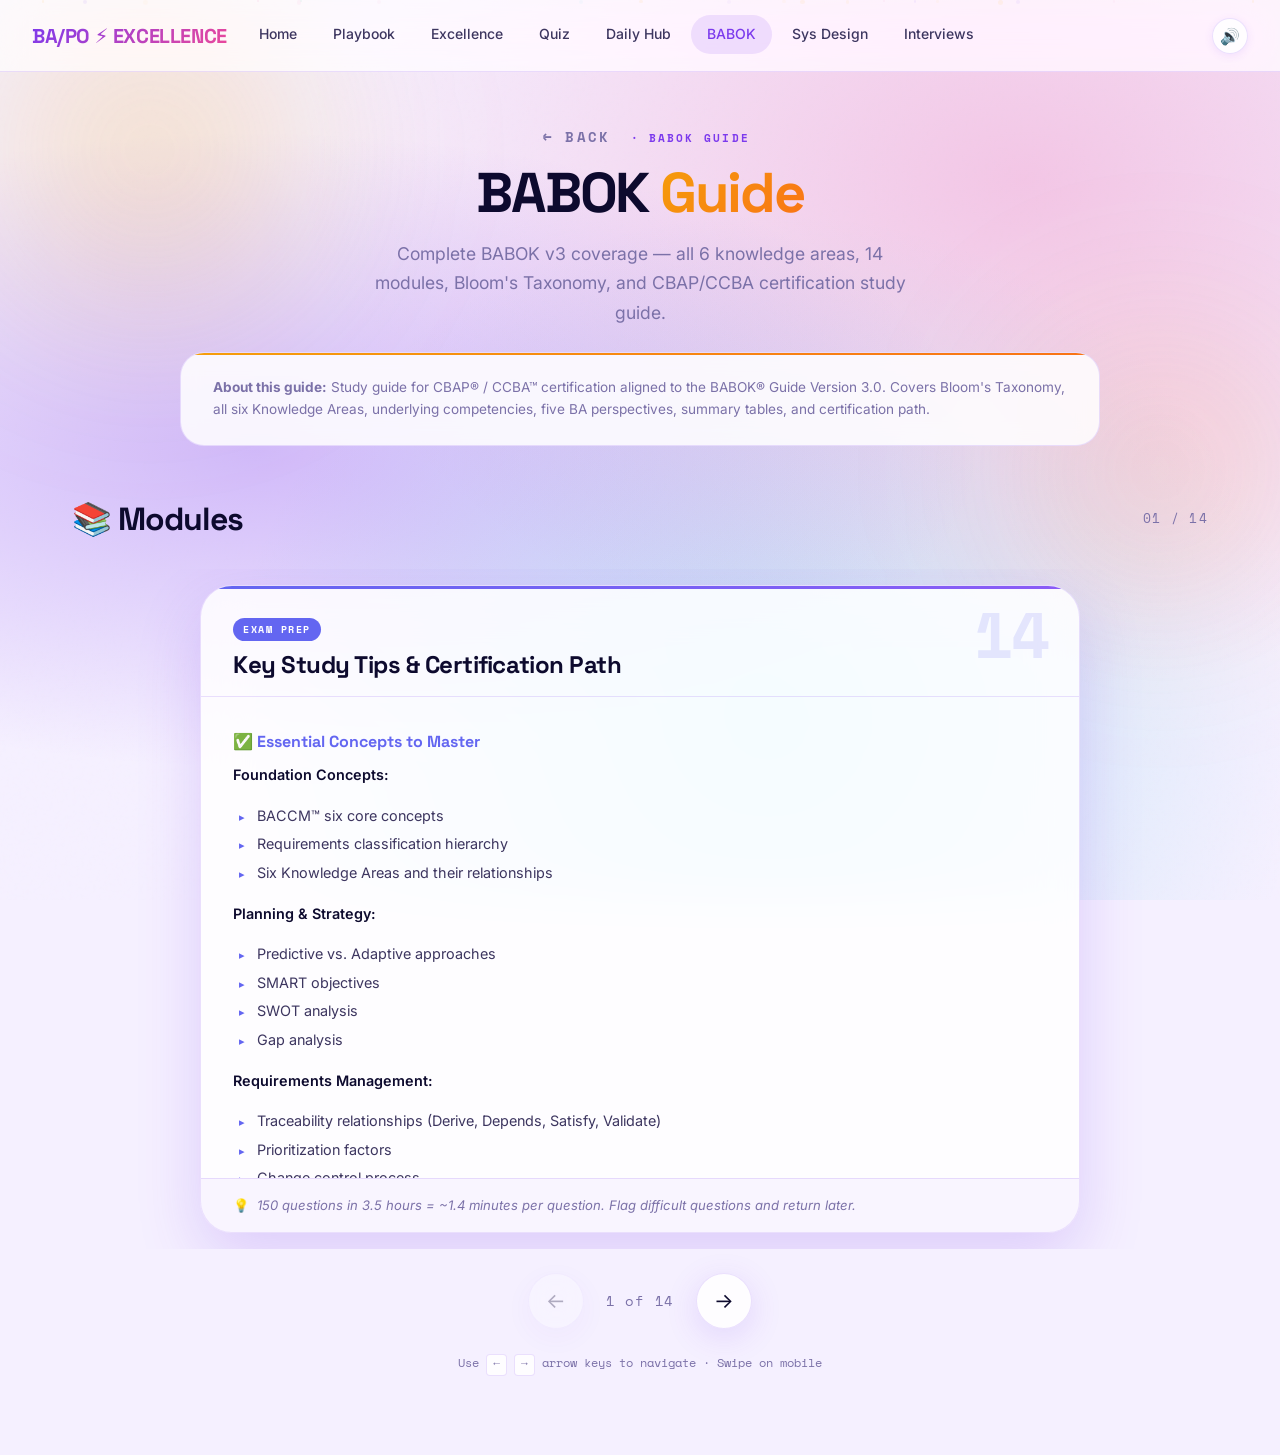
==== babok.html @ e7702b01 "Add files via upload" ====
<!DOCTYPE html>
<html lang="en">
<head>
  <meta charset="UTF-8">
  <meta name="viewport" content="width=device-width, initial-scale=1.0">
  <meta name="description" content="BABOK Guide — 14 modules covering all BABOK v3 knowledge areas and certification prep">
  <title>BABOK Guide · BA/PO Excellence</title>
  <link rel="stylesheet" href="css/main.css">
</head>
<body>
  <div class="page-bg"></div>
  <div class="orb orb-1" style="background:radial-gradient(circle,rgba(245,158,11,0.25) 0%,transparent 70%)"></div>
  <div class="orb orb-2" style="background:radial-gradient(circle,rgba(249,115,22,0.2) 0%,transparent 70%)"></div>
  <div class="particles"></div>
  <div id="resultFlash" class="result-flash"></div>

  <!-- Navbar -->
  <nav class="navbar">
    <a href="index.html" class="navbar-logo">BA/PO ⚡<span class="logo-xl"> EXCELLENCE</span></a>
    <div class="navbar-nav" id="navbarNav">
      <a href="index.html"      class="nav-link">Home</a>
      <a href="playbook.html"   class="nav-link">Playbook</a>
      <a href="excellence.html" class="nav-link">Excellence</a>
      <a href="quiz.html"       class="nav-link">Quiz</a>
      <a href="daily.html"      class="nav-link">Daily Hub</a>
      <a href="babok.html"      class="nav-link">BABOK</a>
      <a href="sysdesign.html"  class="nav-link">Sys Design</a>
      <a href="interviews.html" class="nav-link">Interviews</a>
    </div>
    <div class="navbar-actions">
      <button id="soundToggle" class="theme-btn" title="Toggle sound" aria-label="Toggle sound">🔊</button>
      <button class="hamburger-btn" id="mobileMenuBtn" aria-label="Toggle navigation" aria-expanded="false">
        <span></span><span></span><span></span>
      </button>
    </div>
  </nav>

  <!-- Main -->
  <main class="page-content">
    <header class="page-header">
      <div class="page-eyebrow">
        <a href="index.html" class="back-link">← Back</a>
        <span>·</span>
        <span>BABOK Guide</span>
      </div>
      <h1 class="page-h1">
        BABOK <span class="accent" style="background:linear-gradient(135deg,#F59E0B,#F97316);-webkit-background-clip:text;background-clip:text;">Guide</span>
      </h1>
      <p class="page-subtitle">
        Complete BABOK v3 coverage — all 6 knowledge areas, 14 modules, Bloom's Taxonomy, and CBAP/CCBA certification study guide.
      </p>
    </header>

    <!-- Intro Banner -->
    <div class="intro-banner" id="introBanner" style="--grad-primary:linear-gradient(135deg,#F59E0B,#F97316)"></div>

    <!-- Carousel Section -->
    <section class="carousel-section" aria-label="BABOK guide carousel">
      <div class="carousel-header">
        <h2 class="carousel-title">📚 Modules</h2>
        <span class="carousel-counter" id="carouselCounter" aria-live="polite">01 / 14</span>
      </div>

      <div class="carousel-track-wrapper" id="carouselWrapper" role="region" aria-label="Module content">
        <!-- Card rendered by JS -->
      </div>

      <nav class="carousel-nav" aria-label="Carousel navigation">
        <button id="prevBtn" class="nav-arrow" aria-label="Previous module" disabled>←</button>
        <span class="nav-progress" id="navProgress" aria-live="polite">1 of 14</span>
        <button id="nextBtn" class="nav-arrow" aria-label="Next module">→</button>
      </nav>

      <p class="keyboard-hint">
        Use <kbd class="kbd">←</kbd> <kbd class="kbd">→</kbd> arrow keys to navigate · Swipe on mobile
      </p>
    </section>
  </main>

  <script src="js/data.js"></script>
  <script src="js/data-babok.js"></script>
  <script src="js/engine.js"></script>
  <script src="js/sounds.js"></script>
  <script src="js/app.js"></script>
  <script>
    document.addEventListener('DOMContentLoaded', () => {
      initApp();

      // Populate intro banner
      const banner = document.getElementById('introBanner');
      if (banner && window.BABOK_DATA) {
        banner.innerHTML = `<strong>About this guide:</strong> ${BABOK_DATA.BABOK_INTRO.replace(/\n/g,'<br>')}`;
      }

      // Build carousel with hourly shuffle
      const sections = window.Engine
        ? Engine.getHourlyCardOrder(BABOK_DATA.BABOK_SECTIONS)
        : BABOK_DATA.BABOK_SECTIONS;

      App.createCarousel(sections, App.renderContentCard);

      // Award XP
      if (window.Engine) {
        Engine.addXP(5);
        App.updateXPBadge();
      }
    });
  </script>
</body>
</html>
---- css/main.css ----
/* ================================================================
   MAIN.CSS — BA/PO EXCELLENCE: DESIGN SYSTEM
   Insane Gen-Z, 3D, Spatial, Framer-inspired
   Light + Dark Mode | Cross-Platform | Performance-First
   ================================================================ */

/* ── GOOGLE FONTS ─────────────────────────────────────────────── */
@import url('https://fonts.googleapis.com/css2?family=Space+Grotesk:wght@300;400;500;600;700&family=Inter:wght@300;400;500;600;700;800;900&family=Space+Mono:wght@400;700&display=swap');

/* ── CSS CUSTOM PROPERTIES ────────────────────────────────────── */
:root {
  /* Light Mode Colors */
  --bg: #F5F0FF;
  --bg2: #EDE8FF;
  --surface: rgba(255,255,255,0.85);
  --surface-solid: #FFFFFF;
  --border: rgba(124,58,237,0.15);
  --border-strong: rgba(124,58,237,0.35);
  --text: #0D0A2E;
  --text-2: #3D3660;
  --text-muted: #7B71A8;

  /* Brand Palette */
  --primary: #7C3AED;
  --primary-light: #A78BFA;
  --secondary: #EC4899;
  --secondary-light: #F472B6;
  --cyan: #06B6D4;
  --cyan-light: #67E8F9;
  --emerald: #10B981;
  --emerald-light: #6EE7B7;
  --amber: #F59E0B;
  --amber-light: #FCD34D;
  --rose: #F43F5E;
  --indigo: #6366F1;

  /* Section Colors (cycle through) */
  --color-1: #7C3AED;
  --color-2: #EC4899;
  --color-3: #06B6D4;
  --color-4: #10B981;
  --color-5: #F59E0B;
  --color-6: #F43F5E;
  --color-7: #6366F1;
  --color-8: #8B5CF6;

  /* Gradients */
  --grad-primary: linear-gradient(135deg, #7C3AED 0%, #EC4899 100%);
  --grad-secondary: linear-gradient(135deg, #06B6D4 0%, #10B981 100%);
  --grad-fire: linear-gradient(135deg, #F59E0B 0%, #F43F5E 100%);
  --grad-space: linear-gradient(135deg, #0F0C29 0%, #302B63 50%, #24243E 100%);
  --grad-aurora: linear-gradient(135deg, #7C3AED 0%, #06B6D4 50%, #10B981 100%);
  --grad-hero: radial-gradient(ellipse at 20% 50%, rgba(124,58,237,0.3) 0%, transparent 50%),
               radial-gradient(ellipse at 80% 20%, rgba(236,72,153,0.25) 0%, transparent 50%),
               radial-gradient(ellipse at 60% 80%, rgba(6,182,212,0.2) 0%, transparent 50%);

  /* Typography */
  --font-display: 'Space Grotesk', system-ui, -apple-system, sans-serif;
  --font-body: 'Inter', system-ui, -apple-system, sans-serif;
  --font-mono: 'Space Mono', 'Courier New', monospace;

  /* Spacing */
  --space-xs: 4px;
  --space-sm: 8px;
  --space-md: 16px;
  --space-lg: 24px;
  --space-xl: 32px;
  --space-2xl: 48px;
  --space-3xl: 64px;
  --space-4xl: 96px;

  /* Radii */
  --radius-sm: 8px;
  --radius-md: 16px;
  --radius-lg: 24px;
  --radius-xl: 32px;
  --radius-full: 9999px;

  /* Shadows */
  --shadow-sm: 0 2px 8px rgba(124,58,237,0.1);
  --shadow-md: 0 8px 32px rgba(124,58,237,0.15);
  --shadow-lg: 0 24px 64px rgba(124,58,237,0.2);
  --shadow-xl: 0 40px 80px rgba(124,58,237,0.25);
  --shadow-glow: 0 0 40px rgba(124,58,237,0.4);
  --shadow-pink: 0 8px 32px rgba(236,72,153,0.3);
  --shadow-cyan: 0 8px 32px rgba(6,182,212,0.3);

  /* Transitions */
  --ease-spring: cubic-bezier(0.34, 1.56, 0.64, 1);
  --ease-smooth: cubic-bezier(0.4, 0, 0.2, 1);
  --ease-bounce: cubic-bezier(0.68, -0.55, 0.265, 1.55);
  --dur-fast: 150ms;
  --dur-normal: 300ms;
  --dur-slow: 500ms;
  --dur-xslow: 800ms;

  /* Layout */
  --nav-h: 72px;
  --card-h: 72vh;
  --card-w: min(880px, 90vw);
}



/* ── RESET ─────────────────────────────────────────────────────── */
*, *::before, *::after {
  box-sizing: border-box;
  margin: 0;
  padding: 0;
}

html {
  font-size: 16px;
  scroll-behavior: smooth;
  -webkit-text-size-adjust: 100%;
}

body {
  font-family: var(--font-body);
  background-color: var(--bg);
  color: var(--text);
  line-height: 1.6;
  overflow-x: hidden;
  min-height: 100vh;
}

img, video, canvas, svg { display: block; max-width: 100%; }
a { color: inherit; text-decoration: none; }
button { cursor: pointer; border: none; background: none; font-family: inherit; }
input, textarea, select { font-family: inherit; }
ul, ol { list-style: none; }
table { border-collapse: collapse; width: 100%; }

/* ── SCROLLBAR ─────────────────────────────────────────────────── */
::-webkit-scrollbar { width: 6px; height: 6px; }
::-webkit-scrollbar-track { background: transparent; }
::-webkit-scrollbar-thumb {
  background: var(--primary);
  border-radius: var(--radius-full);
}

/* ── SELECTION ─────────────────────────────────────────────────── */
::selection {
  background: var(--primary);
  color: white;
}

/* ── FOCUS ─────────────────────────────────────────────────────── */
:focus-visible {
  outline: 2px solid var(--primary);
  outline-offset: 3px;
  border-radius: var(--radius-sm);
}

/* ================================================================
   BACKGROUND SYSTEM
   ================================================================ */
.page-bg {
  position: fixed;
  inset: 0;
  z-index: -2;
  background-color: var(--bg);
  transition: background-color var(--dur-normal) var(--ease-smooth);
}

.page-bg::before {
  content: '';
  position: absolute;
  inset: 0;
  background: var(--grad-hero);
  animation: bgPulse 8s ease-in-out infinite alternate;
}

.page-bg::after {
  content: '';
  position: absolute;
  inset: 0;
  background-image: url("data:image/svg+xml,%3Csvg viewBox='0 0 256 256' xmlns='http://www.w3.org/2000/svg'%3E%3Cfilter id='noise'%3E%3CfeTurbulence type='fractalNoise' baseFrequency='0.9' numOctaves='4' stitchTiles='stitch'/%3E%3C/filter%3E%3Crect width='100%25' height='100%25' filter='url(%23noise)' opacity='0.03'/%3E%3C/svg%3E");
  opacity: 0.4;
  pointer-events: none;
}

@keyframes bgPulse {
  0% { opacity: 0.6; transform: scale(1); }
  100% { opacity: 1; transform: scale(1.05); }
}

/* ── FLOATING ORBS ─────────────────────────────────────────────── */
.orb {
  position: fixed;
  border-radius: 50%;
  filter: blur(80px);
  pointer-events: none;
  z-index: -1;
  animation: orbFloat 12s ease-in-out infinite;
  will-change: transform;
}
.orb-1 {
  width: 500px; height: 500px;
  background: radial-gradient(circle, rgba(124,58,237,0.25) 0%, transparent 70%);
  top: -100px; left: -100px;
  animation-duration: 14s;
}
.orb-2 {
  width: 400px; height: 400px;
  background: radial-gradient(circle, rgba(236,72,153,0.2) 0%, transparent 70%);
  top: 30%; right: -80px;
  animation-duration: 10s;
  animation-delay: -3s;
}
.orb-3 {
  width: 350px; height: 350px;
  background: radial-gradient(circle, rgba(6,182,212,0.18) 0%, transparent 70%);
  bottom: 10%; left: 20%;
  animation-duration: 16s;
  animation-delay: -6s;
}

@keyframes orbFloat {
  0%, 100% { transform: translate(0, 0) scale(1); }
  33% { transform: translate(30px, -20px) scale(1.05); }
  66% { transform: translate(-20px, 30px) scale(0.95); }
}

/* ================================================================
   NAVIGATION BAR
   ================================================================ */
.navbar {
  position: fixed;
  top: 0;
  left: 0;
  right: 0;
  height: var(--nav-h);
  z-index: 1000;
  display: flex;
  align-items: center;
  padding: 0 var(--space-xl);
  background: rgba(255,255,255,0.7);
  backdrop-filter: blur(20px) saturate(180%);
  -webkit-backdrop-filter: blur(20px) saturate(180%);
  border-bottom: 1px solid var(--border);
}

.navbar-logo {
  font-family: var(--font-display);
  font-size: 1.25rem;
  font-weight: 700;
  background: var(--grad-primary);
  -webkit-background-clip: text;
  -webkit-text-fill-color: transparent;
  background-clip: text;
  letter-spacing: -0.02em;
  white-space: nowrap;
  flex-shrink: 0;
  margin-right: var(--space-md);
}

.navbar-nav {
  flex: 1;
  min-width: 0;
  display: flex;
  align-items: center;
  gap: var(--space-xs);
  overflow-x: auto;
  -webkit-overflow-scrolling: touch;
  scrollbar-width: none;
  padding-bottom: 2px; /* prevent clipping of focus rings */
}
.navbar-nav::-webkit-scrollbar {
  display: none;
}

.nav-link {
  font-size: 0.875rem;
  font-weight: 500;
  padding: var(--space-sm) var(--space-md);
  border-radius: var(--radius-full);
  color: var(--text-2);
  transition: all var(--dur-fast) var(--ease-smooth);
  position: relative;
  white-space: nowrap;
  flex-shrink: 0;
}
.nav-link:hover {
  color: var(--primary);
  background: rgba(124,58,237,0.08);
}
.nav-link.active {
  color: var(--primary);
  background: rgba(124,58,237,0.12);
}

.navbar-actions {
  display: flex;
  align-items: center;
  gap: var(--space-sm);
  margin-left: auto;
  flex-shrink: 0;
}

.xp-badge {
  font-family: var(--font-mono);
  font-size: 0.75rem;
  font-weight: 700;
  padding: 4px 12px;
  border-radius: var(--radius-full);
  background: var(--grad-primary);
  color: white;
  letter-spacing: 0.05em;
  box-shadow: var(--shadow-sm);
  cursor: default;
  white-space: nowrap;
}

/* ── ICON BUTTON (sound toggle) ───────────────────────────────── */
.theme-btn {
  width: 36px; height: 36px;
  border-radius: var(--radius-full);
  background: var(--surface);
  border: 1px solid var(--border);
  color: var(--text);
  display: flex;
  align-items: center;
  justify-content: center;
  font-size: 1rem;
  transition: all var(--dur-fast) var(--ease-smooth);
  box-shadow: var(--shadow-sm);
  flex-shrink: 0;
}
.theme-btn:hover {
  transform: scale(1.1);
  box-shadow: var(--shadow-md);
  border-color: var(--primary);
}

/* ── HAMBURGER BUTTON ─────────────────────────────────────────── */
.hamburger-btn {
  display: none;
  flex-direction: column;
  justify-content: center;
  align-items: center;
  gap: 5px;
  width: 40px;
  height: 40px;
  border-radius: var(--radius-sm);
  background: var(--surface);
  border: 1px solid var(--border);
  padding: 0;
  flex-shrink: 0;
  transition: background var(--dur-fast) var(--ease-smooth),
              border-color var(--dur-fast) var(--ease-smooth);
}
.hamburger-btn:hover {
  background: rgba(124,58,237,0.08);
  border-color: var(--primary);
}
.hamburger-btn span {
  display: block;
  width: 18px;
  height: 2px;
  background: var(--text-2);
  border-radius: 2px;
  transition: all var(--dur-normal) var(--ease-smooth);
  transform-origin: center;
}
.hamburger-btn[aria-expanded="true"] span:nth-child(1) {
  transform: translateY(7px) rotate(45deg);
}
.hamburger-btn[aria-expanded="true"] span:nth-child(2) {
  opacity: 0;
  transform: scaleX(0);
}
.hamburger-btn[aria-expanded="true"] span:nth-child(3) {
  transform: translateY(-7px) rotate(-45deg);
}

/* ── LOGO SHORT FORM ──────────────────────────────────────────── */
.logo-xl {
  /* visible on desktop, hidden on mobile */
}

/* ================================================================
   LAYOUT UTILITIES
   ================================================================ */
.page-content {
  padding-top: var(--nav-h);
  min-height: 100vh;
  display: flex;
  flex-direction: column;
}

.container {
  width: 100%;
  max-width: 1280px;
  margin: 0 auto;
  padding: 0 var(--space-xl);
}

.flex-center {
  display: flex;
  align-items: center;
  justify-content: center;
}

.flex-between {
  display: flex;
  align-items: center;
  justify-content: space-between;
}

/* ================================================================
   HERO SECTION (Landing Page)
   ================================================================ */
.hero {
  min-height: calc(100vh - var(--nav-h));
  display: flex;
  flex-direction: column;
  align-items: center;
  justify-content: center;
  text-align: center;
  padding: var(--space-3xl) var(--space-xl);
  position: relative;
  overflow: hidden;
}

.hero-eyebrow {
  font-family: var(--font-mono);
  font-size: 0.75rem;
  font-weight: 700;
  letter-spacing: 0.2em;
  text-transform: uppercase;
  color: var(--primary);
  background: rgba(124,58,237,0.1);
  padding: 6px 16px;
  border-radius: var(--radius-full);
  border: 1px solid rgba(124,58,237,0.25);
  margin-bottom: var(--space-xl);
  display: inline-block;
  animation: fadeInDown 0.6s var(--ease-spring) both;
}

.hero-title {
  font-family: var(--font-display);
  font-size: clamp(3rem, 10vw, 8rem);
  font-weight: 700;
  line-height: 0.95;
  letter-spacing: -0.04em;
  margin-bottom: var(--space-xl);
  animation: fadeInUp 0.7s var(--ease-spring) 0.1s both;
}

.hero-title .gradient-text {
  background: var(--grad-primary);
  -webkit-background-clip: text;
  -webkit-text-fill-color: transparent;
  background-clip: text;
  display: block;
  animation: gradientShift 4s ease-in-out infinite alternate;
  background-size: 200% 200%;
}

.hero-title .outline-text {
  -webkit-text-stroke: 2px var(--primary);
  -webkit-text-fill-color: transparent;
  display: block;
  opacity: 0.4;
}

@keyframes gradientShift {
  0% { background-position: 0% 50%; }
  100% { background-position: 100% 50%; }
}

.hero-sub {
  font-size: clamp(1rem, 2.5vw, 1.25rem);
  color: var(--text-2);
  max-width: 600px;
  margin-bottom: var(--space-2xl);
  line-height: 1.7;
  animation: fadeInUp 0.7s var(--ease-spring) 0.2s both;
}

.hero-stats {
  display: flex;
  gap: var(--space-xl);
  justify-content: center;
  margin-bottom: var(--space-3xl);
  animation: fadeInUp 0.7s var(--ease-spring) 0.3s both;
  flex-wrap: wrap;
}

.hero-stat {
  text-align: center;
}
.hero-stat-number {
  font-family: var(--font-display);
  font-size: clamp(1.8rem, 4vw, 2.5rem);
  font-weight: 700;
  background: var(--grad-primary);
  -webkit-background-clip: text;
  -webkit-text-fill-color: transparent;
  background-clip: text;
  line-height: 1;
}
.hero-stat-label {
  font-size: 0.75rem;
  color: var(--text-muted);
  text-transform: uppercase;
  letter-spacing: 0.1em;
  margin-top: 4px;
}

/* ── PORTAL CARDS (Landing Page) ────────────────────────────────── */
.portals-grid {
  display: grid;
  grid-template-columns: repeat(auto-fit, minmax(280px, 1fr));
  gap: var(--space-lg);
  max-width: 1200px;
  width: 100%;
  padding: var(--space-3xl) var(--space-xl) var(--space-4xl);
  margin: 0 auto;
}

.portal-card {
  position: relative;
  border-radius: var(--radius-xl);
  padding: var(--space-2xl);
  background: var(--surface);
  backdrop-filter: blur(20px) saturate(150%);
  -webkit-backdrop-filter: blur(20px) saturate(150%);
  border: 1px solid var(--border);
  overflow: hidden;
  cursor: pointer;
  transition: transform var(--dur-normal) var(--ease-spring),
              box-shadow var(--dur-normal) var(--ease-smooth),
              border-color var(--dur-normal) var(--ease-smooth);
  transform-style: preserve-3d;
  will-change: transform;
  text-decoration: none;
  display: flex;
  flex-direction: column;
  gap: var(--space-md);
}

.portal-card::before {
  content: '';
  position: absolute;
  inset: 0;
  background: var(--portal-gradient, var(--grad-primary));
  opacity: 0;
  transition: opacity var(--dur-normal) var(--ease-smooth);
  border-radius: inherit;
}

.portal-card::after {
  content: '';
  position: absolute;
  top: -50%; left: -50%;
  width: 200%; height: 200%;
  background: conic-gradient(transparent, rgba(255,255,255,0.1), transparent 30%);
  opacity: 0;
  transform: rotate(0deg);
  transition: opacity var(--dur-normal) var(--ease-smooth);
}

.portal-card:hover {
  transform: translateY(-8px) scale(1.02);
  box-shadow: var(--shadow-xl);
  border-color: var(--border-strong);
}

.portal-card:hover::before { opacity: 0.06; }
.portal-card:hover::after {
  opacity: 1;
  animation: shimmer 1.5s linear infinite;
}

@keyframes shimmer {
  0% { transform: rotate(0deg); }
  100% { transform: rotate(360deg); }
}

.portal-icon {
  font-size: 3rem;
  filter: drop-shadow(0 4px 12px rgba(0,0,0,0.2));
  transition: transform var(--dur-normal) var(--ease-spring);
  display: block;
  width: fit-content;
}
.portal-card:hover .portal-icon {
  transform: scale(1.2) rotate(-5deg);
}

.portal-tag {
  font-family: var(--font-mono);
  font-size: 0.65rem;
  font-weight: 700;
  letter-spacing: 0.15em;
  text-transform: uppercase;
  color: white;
  padding: 3px 10px;
  border-radius: var(--radius-full);
  background: var(--portal-color, var(--primary));
  width: fit-content;
}

.portal-title {
  font-family: var(--font-display);
  font-size: 1.5rem;
  font-weight: 700;
  color: var(--text);
  letter-spacing: -0.02em;
  line-height: 1.2;
}

.portal-desc {
  font-size: 0.9rem;
  color: var(--text-muted);
  line-height: 1.6;
  flex: 1;
}

.portal-meta {
  display: flex;
  align-items: center;
  justify-content: space-between;
  margin-top: var(--space-md);
  padding-top: var(--space-md);
  border-top: 1px solid var(--border);
}

.portal-count {
  font-family: var(--font-mono);
  font-size: 0.8rem;
  color: var(--text-muted);
}

.portal-arrow {
  width: 36px; height: 36px;
  border-radius: var(--radius-full);
  background: var(--portal-gradient, var(--grad-primary));
  color: white;
  display: flex;
  align-items: center;
  justify-content: center;
  font-size: 1.1rem;
  transition: transform var(--dur-normal) var(--ease-spring);
}
.portal-card:hover .portal-arrow {
  transform: translateX(4px);
}

/* ── PORTAL VARIANTS ────────────────────────────────────────────── */
.portal-playbook {
  --portal-gradient: linear-gradient(135deg, #7C3AED, #EC4899);
  --portal-color: #7C3AED;
}
.portal-excellence {
  --portal-gradient: linear-gradient(135deg, #06B6D4, #10B981);
  --portal-color: #06B6D4;
}
.portal-quiz {
  --portal-gradient: linear-gradient(135deg, #F59E0B, #F43F5E);
  --portal-color: #F43F5E;
}
.portal-daily {
  --portal-gradient: linear-gradient(135deg, #6366F1, #8B5CF6);
  --portal-color: #6366F1;
}
.portal-mission {
  --portal-gradient: linear-gradient(135deg, #10B981, #06B6D4);
  --portal-color: #10B981;
}

/* ================================================================
   CAROUSEL SYSTEM
   ================================================================ */
.carousel-section {
  padding: var(--space-xl) 0 var(--space-3xl);
  flex: 1;
  display: flex;
  flex-direction: column;
}

.carousel-header {
  display: flex;
  align-items: center;
  justify-content: space-between;
  padding: 0 var(--space-xl) var(--space-lg);
  max-width: 1200px;
  margin: 0 auto;
  width: 100%;
}

.carousel-title {
  font-family: var(--font-display);
  font-size: clamp(1.5rem, 3vw, 2rem);
  font-weight: 700;
  letter-spacing: -0.03em;
  color: var(--text);
}

.carousel-counter {
  font-family: var(--font-mono);
  font-size: 0.8rem;
  color: var(--text-muted);
  letter-spacing: 0.1em;
}

.carousel-track-wrapper {
  position: relative;
  flex: 1;
  display: flex;
  align-items: center;
  justify-content: center;
  overflow: hidden;
  padding: var(--space-md) 0;
}

.carousel-track {
  display: flex;
  align-items: center;
  transition: none;
  width: 100%;
  justify-content: center;
}

/* ── CONTENT CARD ───────────────────────────────────────────────── */
.content-card {
  width: var(--card-w);
  height: var(--card-h);
  min-height: 500px;
  background: var(--surface);
  backdrop-filter: blur(24px) saturate(150%);
  -webkit-backdrop-filter: blur(24px) saturate(150%);
  border: 1px solid var(--border);
  border-radius: var(--radius-xl);
  box-shadow: var(--shadow-lg);
  display: flex;
  flex-direction: column;
  overflow: hidden;
  position: relative;
  flex-shrink: 0;
  transition: box-shadow var(--dur-normal) var(--ease-smooth);
  animation: cardIn var(--dur-slow) var(--ease-spring) both;
}

@keyframes cardIn {
  from {
    opacity: 0;
    transform: scale(0.95) translateY(20px);
  }
  to {
    opacity: 1;
    transform: scale(1) translateY(0);
  }
}

.card-enter-left {
  animation: cardEnterLeft var(--dur-normal) var(--ease-spring) both;
}
.card-enter-right {
  animation: cardEnterRight var(--dur-normal) var(--ease-spring) both;
}
.card-exit-left {
  animation: cardExitLeft var(--dur-normal) var(--ease-smooth) both;
}
.card-exit-right {
  animation: cardExitRight var(--dur-normal) var(--ease-smooth) both;
}

@keyframes cardEnterLeft {
  from { opacity: 0; transform: translateX(-60px) scale(0.97); }
  to   { opacity: 1; transform: translateX(0) scale(1); }
}
@keyframes cardEnterRight {
  from { opacity: 0; transform: translateX(60px) scale(0.97); }
  to   { opacity: 1; transform: translateX(0) scale(1); }
}
@keyframes cardExitLeft {
  from { opacity: 1; transform: translateX(0) scale(1); }
  to   { opacity: 0; transform: translateX(-60px) scale(0.97); }
}
@keyframes cardExitRight {
  from { opacity: 1; transform: translateX(0) scale(1); }
  to   { opacity: 0; transform: translateX(60px) scale(0.97); }
}

/* ── CARD HEADER ────────────────────────────────────────────────── */
.card-header {
  padding: var(--space-xl) var(--space-xl) var(--space-md);
  border-bottom: 1px solid var(--border);
  flex-shrink: 0;
  position: relative;
  overflow: hidden;
}

.card-header::before {
  content: '';
  position: absolute;
  top: 0; left: 0; right: 0;
  height: 3px;
  background: var(--section-gradient, var(--grad-primary));
}

.card-header-top {
  display: flex;
  align-items: center;
  justify-content: space-between;
  margin-bottom: var(--space-sm);
}

.card-section-num {
  font-family: var(--font-mono);
  font-size: clamp(2rem, 6vw, 4rem);
  font-weight: 700;
  color: var(--section-color, var(--primary));
  opacity: 0.15;
  line-height: 1;
  letter-spacing: -0.04em;
  position: absolute;
  top: var(--space-md);
  right: var(--space-xl);
  pointer-events: none;
  transition: opacity var(--dur-normal);
}
.content-card:hover .card-section-num { opacity: 0.25; }

.card-tag {
  font-family: var(--font-mono);
  font-size: 0.65rem;
  font-weight: 700;
  letter-spacing: 0.15em;
  text-transform: uppercase;
  color: white;
  padding: 3px 10px;
  border-radius: var(--radius-full);
  background: var(--section-color, var(--primary));
}

.card-title {
  font-family: var(--font-display);
  font-size: clamp(1.1rem, 2.5vw, 1.5rem);
  font-weight: 700;
  color: var(--text);
  letter-spacing: -0.02em;
  line-height: 1.3;
  padding-right: 60px;
}

/* ── CARD BODY (SCROLLABLE) ─────────────────────────────────────── */
.card-body {
  flex: 1;
  overflow-y: auto;
  padding: var(--space-xl);
  overscroll-behavior: contain;
}
.card-body::-webkit-scrollbar { width: 4px; }
.card-body::-webkit-scrollbar-thumb {
  background: var(--section-color, var(--primary));
  border-radius: var(--radius-full);
  opacity: 0.5;
}

/* Content Typography inside cards */
.card-body h3 {
  font-family: var(--font-display);
  font-size: 1rem;
  font-weight: 700;
  color: var(--section-color, var(--primary));
  margin: var(--space-lg) 0 var(--space-sm);
}
.card-body h3:first-child { margin-top: 0; }

.card-body p {
  font-size: 0.9rem;
  color: var(--text-2);
  margin-bottom: var(--space-md);
  line-height: 1.75;
}

.card-body ul, .card-body ol {
  padding-left: var(--space-lg);
  margin-bottom: var(--space-md);
}
.card-body li {
  font-size: 0.9rem;
  color: var(--text-2);
  margin-bottom: var(--space-xs);
  line-height: 1.7;
  position: relative;
}
.card-body ul li::before {
  content: '▸';
  color: var(--section-color, var(--primary));
  position: absolute;
  left: -18px;
  font-size: 0.7rem;
  top: 4px;
}

.card-body strong {
  color: var(--text);
  font-weight: 600;
}

.card-body blockquote {
  border-left: 3px solid var(--section-color, var(--primary));
  padding: var(--space-md) var(--space-lg);
  margin: var(--space-md) 0;
  background: rgba(124,58,237,0.05);
  border-radius: 0 var(--radius-md) var(--radius-md) 0;
  font-style: italic;
  font-size: 0.9rem;
  color: var(--text-2);
}

.card-body .highlight-box {
  background: var(--bg2);
  border: 1px solid var(--border);
  border-radius: var(--radius-md);
  padding: var(--space-md) var(--space-lg);
  margin: var(--space-md) 0;
}

.card-body pre {
  background: var(--bg2);
  border: 1px solid var(--border);
  border-radius: var(--radius-md);
  padding: var(--space-md);
  font-family: var(--font-mono);
  font-size: 0.8rem;
  color: var(--text-2);
  overflow-x: auto;
  white-space: pre-wrap;
  word-break: break-word;
  line-height: 1.6;
}

.card-body code {
  font-family: var(--font-mono);
  font-size: 0.85em;
  background: rgba(124,58,237,0.1);
  color: var(--primary);
  padding: 2px 6px;
  border-radius: 4px;
}

/* ── DATA TABLES ────────────────────────────────────────────────── */
.data-table-wrap {
  overflow-x: auto;
  margin: var(--space-md) 0;
  border-radius: var(--radius-md);
  border: 1px solid var(--border);
}

.data-table {
  width: 100%;
  font-size: 0.82rem;
}
.data-table th {
  background: rgba(124,58,237,0.08);
  color: var(--text);
  font-weight: 600;
  font-family: var(--font-display);
  padding: var(--space-sm) var(--space-md);
  text-align: left;
  border-bottom: 1px solid var(--border);
  white-space: nowrap;
}
.data-table td {
  padding: var(--space-sm) var(--space-md);
  color: var(--text-2);
  border-bottom: 1px solid var(--border);
  vertical-align: top;
  line-height: 1.6;
}
.data-table tr:last-child td { border-bottom: none; }
.data-table tr:hover td { background: rgba(124,58,237,0.03); }

/* ── CARD FOOTER (KEY INSIGHT) ──────────────────────────────────── */
.card-footer {
  padding: var(--space-md) var(--space-xl);
  border-top: 1px solid var(--border);
  flex-shrink: 0;
  background: rgba(124,58,237,0.04);
}

.card-insight {
  font-size: 0.82rem;
  color: var(--text-muted);
  font-style: italic;
  display: flex;
  align-items: flex-start;
  gap: var(--space-sm);
}
.card-insight::before {
  content: '💡';
  font-style: normal;
  flex-shrink: 0;
}

/* ================================================================
   NAVIGATION ARROWS
   ================================================================ */
.carousel-nav {
  display: flex;
  align-items: center;
  justify-content: center;
  gap: var(--space-md);
  padding: var(--space-lg) var(--space-xl);
}

.nav-arrow {
  width: 56px; height: 56px;
  border-radius: var(--radius-full);
  background: var(--surface);
  border: 1px solid var(--border);
  color: var(--text);
  display: flex;
  align-items: center;
  justify-content: center;
  font-size: 1.3rem;
  box-shadow: var(--shadow-md);
  transition: all var(--dur-fast) var(--ease-spring);
  backdrop-filter: blur(10px);
  -webkit-backdrop-filter: blur(10px);
}
.nav-arrow:hover:not(:disabled) {
  transform: scale(1.12);
  box-shadow: var(--shadow-lg);
  border-color: var(--primary);
  color: var(--primary);
  background: rgba(124,58,237,0.1);
}
.nav-arrow:active:not(:disabled) {
  transform: scale(0.96);
}
.nav-arrow:disabled {
  opacity: 0.3;
  cursor: not-allowed;
}

.nav-progress {
  font-family: var(--font-mono);
  font-size: 0.875rem;
  color: var(--text-muted);
  min-width: 80px;
  text-align: center;
  letter-spacing: 0.05em;
}

/* ── KEYBOARD HINT ──────────────────────────────────────────────── */
.keyboard-hint {
  text-align: center;
  font-size: 0.75rem;
  color: var(--text-muted);
  padding-bottom: var(--space-md);
  font-family: var(--font-mono);
}
.kbd {
  display: inline-block;
  padding: 1px 6px;
  border: 1px solid var(--border);
  border-radius: 4px;
  font-size: 0.7rem;
  background: var(--surface);
  color: var(--text-muted);
}

/* ================================================================
   PAGE HEADERS
   ================================================================ */
.page-header {
  padding: var(--space-2xl) var(--space-xl) var(--space-lg);
  text-align: center;
}

.page-eyebrow {
  font-family: var(--font-mono);
  font-size: 0.7rem;
  font-weight: 700;
  letter-spacing: 0.2em;
  text-transform: uppercase;
  color: var(--primary);
  margin-bottom: var(--space-sm);
  display: flex;
  align-items: center;
  justify-content: center;
  gap: var(--space-sm);
}

.page-h1 {
  font-family: var(--font-display);
  font-size: clamp(2rem, 5vw, 3.5rem);
  font-weight: 700;
  letter-spacing: -0.04em;
  line-height: 1.05;
  color: var(--text);
  margin-bottom: var(--space-md);
}

.page-h1 .accent {
  background: var(--grad-primary);
  -webkit-background-clip: text;
  -webkit-text-fill-color: transparent;
  background-clip: text;
}

.page-subtitle {
  font-size: clamp(0.9rem, 2vw, 1.1rem);
  color: var(--text-muted);
  max-width: 560px;
  margin: 0 auto;
  line-height: 1.7;
}

/* ================================================================
   QUIZ SYSTEM
   ================================================================ */
.quiz-wrapper {
  flex: 1;
  display: flex;
  flex-direction: column;
  align-items: center;
  justify-content: flex-start;
  padding: var(--space-xl) var(--space-xl) var(--space-3xl);
}

/* ── MODE SELECTOR ──────────────────────────────────────────────── */
.mode-selector {
  display: flex;
  gap: var(--space-lg);
  margin-bottom: var(--space-2xl);
  flex-wrap: wrap;
  justify-content: center;
}

.mode-card {
  width: 280px;
  padding: var(--space-xl);
  border-radius: var(--radius-xl);
  background: var(--surface);
  border: 2px solid var(--border);
  cursor: pointer;
  transition: all var(--dur-normal) var(--ease-spring);
  text-align: center;
  backdrop-filter: blur(20px);
  -webkit-backdrop-filter: blur(20px);
}
.mode-card:hover {
  transform: translateY(-4px) scale(1.02);
  box-shadow: var(--shadow-lg);
}
.mode-card.selected {
  border-color: var(--primary);
  box-shadow: 0 0 0 1px var(--primary), var(--shadow-md);
}

.mode-icon { font-size: 2.5rem; margin-bottom: var(--space-md); display: block; }
.mode-title {
  font-family: var(--font-display);
  font-size: 1.25rem;
  font-weight: 700;
  color: var(--text);
  margin-bottom: var(--space-sm);
}
.mode-desc {
  font-size: 0.85rem;
  color: var(--text-muted);
  line-height: 1.6;
}

/* ── QUIZ ARENA ─────────────────────────────────────────────────── */
.quiz-arena {
  width: 100%;
  max-width: 760px;
  animation: fadeInUp 0.4s var(--ease-spring) both;
}

.quiz-topbar {
  display: flex;
  align-items: center;
  justify-content: space-between;
  margin-bottom: var(--space-xl);
}

.quiz-progress-bar {
  height: 6px;
  background: var(--border);
  border-radius: var(--radius-full);
  flex: 1;
  overflow: hidden;
  margin: 0 var(--space-md);
}
.quiz-progress-fill {
  height: 100%;
  background: var(--grad-primary);
  border-radius: var(--radius-full);
  transition: width var(--dur-slow) var(--ease-spring);
}

.quiz-stat {
  font-family: var(--font-mono);
  font-size: 0.8rem;
  color: var(--text-muted);
  white-space: nowrap;
}
.quiz-stat strong {
  color: var(--primary);
  font-size: 1rem;
}

/* ── TIMER ──────────────────────────────────────────────────────── */
.timer-ring {
  width: 72px; height: 72px;
  position: relative;
  flex-shrink: 0;
}
.timer-ring svg {
  transform: rotate(-90deg);
}
.timer-ring-bg {
  fill: none;
  stroke: var(--border);
  stroke-width: 5;
}
.timer-ring-fill {
  fill: none;
  stroke: var(--primary);
  stroke-width: 5;
  stroke-linecap: round;
  stroke-dasharray: 200;
  stroke-dashoffset: 0;
  transition: stroke-dashoffset 1s linear, stroke var(--dur-normal);
}
.timer-number {
  position: absolute;
  top: 50%; left: 50%;
  transform: translate(-50%, -50%);
  font-family: var(--font-mono);
  font-size: 1.2rem;
  font-weight: 700;
  color: var(--primary);
}

/* ── QUESTION CARD ──────────────────────────────────────────────── */
.question-card {
  background: var(--surface);
  border: 1px solid var(--border);
  border-radius: var(--radius-xl);
  padding: var(--space-2xl);
  margin-bottom: var(--space-lg);
  box-shadow: var(--shadow-md);
  backdrop-filter: blur(20px);
  -webkit-backdrop-filter: blur(20px);
}

.question-meta {
  display: flex;
  align-items: center;
  gap: var(--space-sm);
  margin-bottom: var(--space-lg);
}
.question-badge {
  font-family: var(--font-mono);
  font-size: 0.65rem;
  font-weight: 700;
  letter-spacing: 0.1em;
  text-transform: uppercase;
  padding: 3px 10px;
  border-radius: var(--radius-full);
  background: rgba(124,58,237,0.1);
  color: var(--primary);
  border: 1px solid rgba(124,58,237,0.2);
}

.question-text {
  font-family: var(--font-display);
  font-size: clamp(1.1rem, 2.5vw, 1.4rem);
  font-weight: 600;
  color: var(--text);
  line-height: 1.45;
  letter-spacing: -0.01em;
}

/* ── ANSWER OPTIONS ─────────────────────────────────────────────── */
.options-grid {
  display: grid;
  grid-template-columns: 1fr 1fr;
  gap: var(--space-md);
}

@media (max-width: 600px) {
  .options-grid { grid-template-columns: 1fr; }
}

.option-btn {
  padding: var(--space-md) var(--space-lg);
  border-radius: var(--radius-lg);
  background: var(--surface);
  border: 2px solid var(--border);
  color: var(--text);
  font-family: var(--font-body);
  font-size: 0.9rem;
  text-align: left;
  cursor: pointer;
  transition: all var(--dur-fast) var(--ease-spring);
  display: flex;
  align-items: center;
  gap: var(--space-md);
  min-height: 60px;
  line-height: 1.4;
  position: relative;
  overflow: hidden;
}

.option-letter {
  width: 28px; height: 28px;
  border-radius: var(--radius-sm);
  background: rgba(124,58,237,0.1);
  color: var(--primary);
  font-family: var(--font-mono);
  font-size: 0.75rem;
  font-weight: 700;
  display: flex;
  align-items: center;
  justify-content: center;
  flex-shrink: 0;
  transition: all var(--dur-fast);
}

.option-btn:hover:not(:disabled) {
  border-color: var(--primary);
  background: rgba(124,58,237,0.06);
  transform: translateY(-2px);
  box-shadow: var(--shadow-md);
}
.option-btn:hover:not(:disabled) .option-letter {
  background: var(--primary);
  color: white;
}

.option-btn.correct {
  border-color: var(--emerald);
  background: rgba(16,185,129,0.08);
}
.option-btn.correct .option-letter {
  background: var(--emerald);
  color: white;
}

.option-btn.wrong {
  border-color: var(--rose);
  background: rgba(244,63,94,0.08);
}
.option-btn.wrong .option-letter {
  background: var(--rose);
  color: white;
}

.option-btn:disabled { cursor: not-allowed; }

/* ── RESULT FLASH ───────────────────────────────────────────────── */
.result-flash {
  position: fixed;
  top: 50%; left: 50%;
  transform: translate(-50%, -50%);
  font-family: var(--font-display);
  font-size: 4rem;
  font-weight: 900;
  pointer-events: none;
  z-index: 9999;
  opacity: 0;
}
.result-flash.show-correct {
  animation: flashCorrect 0.6s var(--ease-spring) forwards;
  color: var(--emerald);
}
.result-flash.show-wrong {
  animation: flashWrong 0.6s var(--ease-spring) forwards;
  color: var(--rose);
}
@keyframes flashCorrect {
  0% { opacity: 0; transform: translate(-50%, -50%) scale(0.5); }
  50% { opacity: 1; transform: translate(-50%, -50%) scale(1.2); }
  100% { opacity: 0; transform: translate(-50%, -80%) scale(1); }
}
@keyframes flashWrong {
  0% { opacity: 0; transform: translate(-50%, -50%) scale(0.5); }
  50% { opacity: 1; transform: translate(-50%, -50%) scale(1.2); }
  100% { opacity: 0; transform: translate(-50%, -80%) scale(1); }
}

/* ── SCORE SCREEN ───────────────────────────────────────────────── */
.score-screen {
  text-align: center;
  animation: fadeInUp 0.6s var(--ease-spring) both;
}

.score-ring-wrap {
  display: inline-block;
  position: relative;
  width: 180px; height: 180px;
  margin-bottom: var(--space-xl);
}
.score-ring-wrap svg { transform: rotate(-90deg); }
.score-percent {
  position: absolute;
  top: 50%; left: 50%;
  transform: translate(-50%, -50%);
  font-family: var(--font-display);
  font-size: 2.5rem;
  font-weight: 700;
  color: var(--text);
}

.score-title {
  font-family: var(--font-display);
  font-size: 2rem;
  font-weight: 700;
  color: var(--text);
  margin-bottom: var(--space-sm);
}
.score-sub {
  font-size: 1rem;
  color: var(--text-muted);
  margin-bottom: var(--space-xl);
}

.xp-earned {
  display: inline-flex;
  align-items: center;
  gap: var(--space-sm);
  background: var(--grad-primary);
  color: white;
  padding: var(--space-sm) var(--space-xl);
  border-radius: var(--radius-full);
  font-family: var(--font-display);
  font-size: 1.25rem;
  font-weight: 700;
  margin-bottom: var(--space-xl);
  box-shadow: var(--shadow-md);
}

/* ================================================================
   DAILY HUB
   ================================================================ */
.daily-grid {
  display: grid;
  grid-template-columns: repeat(auto-fit, minmax(300px, 1fr));
  gap: var(--space-xl);
  padding: var(--space-xl) var(--space-xl) var(--space-3xl);
  max-width: 1200px;
  margin: 0 auto;
  width: 100%;
}

.daily-card {
  background: var(--surface);
  border: 1px solid var(--border);
  border-radius: var(--radius-xl);
  padding: var(--space-2xl);
  backdrop-filter: blur(20px);
  -webkit-backdrop-filter: blur(20px);
  box-shadow: var(--shadow-md);
  position: relative;
  overflow: hidden;
  transition: box-shadow var(--dur-normal);
}
.daily-card:hover { box-shadow: var(--shadow-lg); }

.daily-card::before {
  content: '';
  position: absolute;
  top: 0; left: 0; right: 0;
  height: 3px;
  background: var(--card-gradient, var(--grad-primary));
}

.daily-card-eyebrow {
  font-family: var(--font-mono);
  font-size: 0.65rem;
  font-weight: 700;
  letter-spacing: 0.2em;
  text-transform: uppercase;
  color: var(--card-color, var(--primary));
  margin-bottom: var(--space-lg);
  display: flex;
  align-items: center;
  gap: var(--space-sm);
}

/* ── QUOTE OF DAY ───────────────────────────────────────────────── */
.quote-card {
  grid-column: 1 / -1;
  --card-gradient: var(--grad-primary);
  --card-color: var(--primary);
  text-align: center;
}

.quote-text {
  font-family: var(--font-display);
  font-size: clamp(1.2rem, 3vw, 1.8rem);
  font-weight: 600;
  color: var(--text);
  line-height: 1.45;
  letter-spacing: -0.02em;
  margin-bottom: var(--space-xl);
  position: relative;
}

.quote-text::before {
  content: '\201C';
  font-size: 5rem;
  color: var(--primary);
  opacity: 0.15;
  position: absolute;
  top: -20px; left: -10px;
  font-family: Georgia, serif;
  line-height: 1;
  pointer-events: none;
}

.quote-source {
  font-family: var(--font-mono);
  font-size: 0.8rem;
  color: var(--text-muted);
  text-transform: uppercase;
  letter-spacing: 0.1em;
}

/* ── QUESTION OF DAY ────────────────────────────────────────────── */
.qotd-card {
  --card-gradient: linear-gradient(135deg, #F59E0B, #F43F5E);
  --card-color: #F59E0B;
  grid-column: span 2;
}

.qotd-question {
  font-family: var(--font-display);
  font-size: 1.25rem;
  font-weight: 600;
  color: var(--text);
  line-height: 1.5;
  margin-bottom: var(--space-xl);
  letter-spacing: -0.01em;
}

.qotd-answer-btn {
  display: inline-flex;
  align-items: center;
  gap: var(--space-sm);
  padding: var(--space-md) var(--space-xl);
  border-radius: var(--radius-full);
  background: var(--grad-fire);
  color: white;
  font-family: var(--font-display);
  font-size: 0.9rem;
  font-weight: 600;
  cursor: pointer;
  transition: all var(--dur-fast) var(--ease-spring);
  box-shadow: var(--shadow-md);
  border: none;
  margin-bottom: var(--space-md);
}
.qotd-answer-btn:hover {
  transform: scale(1.05);
  box-shadow: var(--shadow-lg);
}

.qotd-answer {
  display: none;
  background: var(--bg2);
  border: 1px solid var(--border);
  border-radius: var(--radius-md);
  padding: var(--space-lg);
  font-size: 0.9rem;
  color: var(--text-2);
  line-height: 1.75;
  animation: fadeInUp 0.4s var(--ease-spring) both;
}
.qotd-answer.revealed { display: block; }

/* ── STREAK & COUNTDOWN ─────────────────────────────────────────── */
.streak-card {
  --card-gradient: var(--grad-secondary);
  --card-color: var(--emerald);
}
.streak-number {
  font-family: var(--font-display);
  font-size: 4rem;
  font-weight: 700;
  background: var(--grad-secondary);
  -webkit-background-clip: text;
  -webkit-text-fill-color: transparent;
  background-clip: text;
  line-height: 1;
  margin-bottom: var(--space-sm);
}
.streak-label {
  font-size: 0.85rem;
  color: var(--text-muted);
}

.countdown-card {
  --card-gradient: linear-gradient(135deg, #6366F1, #8B5CF6);
  --card-color: #6366F1;
}
.countdown-display {
  font-family: var(--font-mono);
  font-size: 2rem;
  font-weight: 700;
  color: var(--text);
  letter-spacing: 0.1em;
  margin-bottom: var(--space-sm);
}
.countdown-label {
  font-size: 0.85rem;
  color: var(--text-muted);
}

/* ── RAPID FIRE DECK (Daily) ────────────────────────────────────── */
.rf-deck-card {
  --card-gradient: linear-gradient(135deg, #EC4899, #F43F5E);
  --card-color: #EC4899;
}
.rf-deck-title {
  font-family: var(--font-display);
  font-size: 1.1rem;
  font-weight: 700;
  color: var(--text);
  margin-bottom: var(--space-sm);
}
.rf-deck-sub {
  font-size: 0.85rem;
  color: var(--text-muted);
  margin-bottom: var(--space-lg);
}

/* ================================================================
   BUTTONS (SHARED)
   ================================================================ */
.btn {
  display: inline-flex;
  align-items: center;
  justify-content: center;
  gap: var(--space-sm);
  padding: var(--space-md) var(--space-xl);
  border-radius: var(--radius-full);
  font-family: var(--font-display);
  font-size: 0.95rem;
  font-weight: 600;
  cursor: pointer;
  border: none;
  transition: all var(--dur-fast) var(--ease-spring);
  white-space: nowrap;
  text-decoration: none;
}

.btn-primary {
  background: var(--grad-primary);
  color: white;
  box-shadow: var(--shadow-md);
}
.btn-primary:hover {
  transform: translateY(-2px) scale(1.03);
  box-shadow: var(--shadow-lg);
}
.btn-primary:active { transform: scale(0.98); }

.btn-outline {
  background: transparent;
  color: var(--primary);
  border: 2px solid var(--primary);
}
.btn-outline:hover {
  background: rgba(124,58,237,0.08);
  transform: translateY(-2px);
}

.btn-ghost {
  background: var(--surface);
  color: var(--text);
  border: 1px solid var(--border);
  backdrop-filter: blur(10px);
  -webkit-backdrop-filter: blur(10px);
}
.btn-ghost:hover {
  border-color: var(--primary);
  color: var(--primary);
  transform: translateY(-2px);
  box-shadow: var(--shadow-sm);
}

.btn-sm {
  padding: var(--space-sm) var(--space-md);
  font-size: 0.85rem;
}

.btn-lg {
  padding: var(--space-lg) var(--space-2xl);
  font-size: 1.1rem;
}

/* ================================================================
   ANIMATIONS & UTILITIES
   ================================================================ */
@keyframes fadeInUp {
  from { opacity: 0; transform: translateY(20px); }
  to   { opacity: 1; transform: translateY(0); }
}
@keyframes fadeInDown {
  from { opacity: 0; transform: translateY(-20px); }
  to   { opacity: 1; transform: translateY(0); }
}
@keyframes fadeIn {
  from { opacity: 0; }
  to   { opacity: 1; }
}
@keyframes slideInLeft {
  from { opacity: 0; transform: translateX(-30px); }
  to   { opacity: 1; transform: translateX(0); }
}
@keyframes scaleIn {
  from { opacity: 0; transform: scale(0.9); }
  to   { opacity: 1; transform: scale(1); }
}
@keyframes pulse {
  0%, 100% { transform: scale(1); }
  50% { transform: scale(1.05); }
}
@keyframes bounce {
  0%, 100% { transform: translateY(0); }
  50% { transform: translateY(-8px); }
}
@keyframes spin {
  from { transform: rotate(0deg); }
  to { transform: rotate(360deg); }
}
@keyframes wiggle {
  0%, 100% { transform: rotate(0deg); }
  25% { transform: rotate(-5deg); }
  75% { transform: rotate(5deg); }
}
@keyframes gradientBorder {
  0%, 100% { background-position: 0% 50%; }
  50% { background-position: 100% 50%; }
}

.animate-fade-in { animation: fadeIn 0.5s var(--ease-smooth) both; }
.animate-slide-up { animation: fadeInUp 0.5s var(--ease-spring) both; }
.animate-scale-in { animation: scaleIn 0.4s var(--ease-spring) both; }
.animate-pulse { animation: pulse 2s ease-in-out infinite; }
.animate-bounce { animation: bounce 2s ease-in-out infinite; }
.animate-spin { animation: spin 1s linear infinite; }

.delay-1 { animation-delay: 0.1s; }
.delay-2 { animation-delay: 0.2s; }
.delay-3 { animation-delay: 0.3s; }
.delay-4 { animation-delay: 0.4s; }
.delay-5 { animation-delay: 0.5s; }

/* ── PARTICLES ──────────────────────────────────────────────────── */
.particles {
  position: fixed;
  inset: 0;
  pointer-events: none;
  z-index: -1;
  overflow: hidden;
}
.particle {
  position: absolute;
  width: 4px; height: 4px;
  border-radius: 50%;
  background: var(--primary);
  opacity: 0.4;
  animation: particleFloat linear infinite;
}
@keyframes particleFloat {
  0% {
    transform: translateY(100vh) rotate(0deg);
    opacity: 0;
  }
  10% { opacity: 0.4; }
  90% { opacity: 0.4; }
  100% {
    transform: translateY(-100px) rotate(720deg);
    opacity: 0;
  }
}

/* ── LOADING STATE ──────────────────────────────────────────────── */
.loading-spinner {
  width: 40px; height: 40px;
  border: 3px solid var(--border);
  border-top-color: var(--primary);
  border-radius: 50%;
  animation: spin 0.8s linear infinite;
  margin: var(--space-2xl) auto;
}

/* ── TOAST ──────────────────────────────────────────────────────── */
.toast {
  position: fixed;
  bottom: var(--space-xl);
  left: 50%;
  transform: translateX(-50%) translateY(100px);
  background: var(--text);
  color: var(--bg);
  padding: var(--space-md) var(--space-xl);
  border-radius: var(--radius-full);
  font-size: 0.9rem;
  font-weight: 500;
  box-shadow: var(--shadow-xl);
  z-index: 9998;
  transition: transform var(--dur-normal) var(--ease-spring);
  white-space: nowrap;
  max-width: 90vw;
}
.toast.show {
  transform: translateX(-50%) translateY(0);
}

/* ── SECTION COLOR THEMING ──────────────────────────────────────── */
.theme-purple  { --section-color: #7C3AED; --section-gradient: linear-gradient(135deg,#7C3AED,#EC4899); }
.theme-pink    { --section-color: #EC4899; --section-gradient: linear-gradient(135deg,#EC4899,#F43F5E); }
.theme-cyan    { --section-color: #06B6D4; --section-gradient: linear-gradient(135deg,#06B6D4,#6366F1); }
.theme-emerald { --section-color: #10B981; --section-gradient: linear-gradient(135deg,#10B981,#06B6D4); }
.theme-amber   { --section-color: #F59E0B; --section-gradient: linear-gradient(135deg,#F59E0B,#F43F5E); }
.theme-rose    { --section-color: #F43F5E; --section-gradient: linear-gradient(135deg,#F43F5E,#EC4899); }
.theme-indigo  { --section-color: #6366F1; --section-gradient: linear-gradient(135deg,#6366F1,#8B5CF6); }
.theme-violet  { --section-color: #8B5CF6; --section-gradient: linear-gradient(135deg,#8B5CF6,#7C3AED); }

/* ── BACK LINK ──────────────────────────────────────────────────── */
.back-link {
  display: inline-flex;
  align-items: center;
  gap: var(--space-sm);
  font-size: 0.85rem;
  color: var(--text-muted);
  padding: 6px 12px;
  border-radius: var(--radius-full);
  transition: all var(--dur-fast);
  border: 1px solid transparent;
}
.back-link:hover {
  color: var(--primary);
  border-color: var(--border);
  background: var(--surface);
}

/* ── INTRO BANNER ───────────────────────────────────────────────── */
.intro-banner {
  background: var(--surface);
  border: 1px solid var(--border);
  border-radius: var(--radius-lg);
  padding: var(--space-lg) var(--space-xl);
  margin: 0 var(--space-xl) var(--space-md);
  max-width: calc(var(--card-w) + 40px);
  margin-left: auto;
  margin-right: auto;
  font-size: 0.85rem;
  color: var(--text-muted);
  line-height: 1.6;
  backdrop-filter: blur(10px);
  -webkit-backdrop-filter: blur(10px);
  position: relative;
  overflow: hidden;
}
.intro-banner::before {
  content: '';
  position: absolute;
  top: 0; left: 0; right: 0;
  height: 2px;
  background: var(--grad-primary);
}

/* ── EMPTY STATE ────────────────────────────────────────────────── */
.empty-state {
  text-align: center;
  padding: var(--space-4xl);
  color: var(--text-muted);
}
.empty-state-icon { font-size: 3rem; margin-bottom: var(--space-lg); display: block; }

/* ── RESPONSIVE BREAKPOINTS ─────────────────────────────────────── */
@media (max-width: 768px) {
  :root {
    --nav-h: 64px;
    --card-h: 78vh;
    --card-w: min(640px, 95vw);
    --space-xl: 20px;
    --space-2xl: 32px;
  }

  /* Desktop nav hidden; hamburger shown */
  .navbar-nav {
    display: none;
    position: absolute;
    top: var(--nav-h);
    left: 0;
    right: 0;
    flex-direction: column;
    align-items: stretch;
    gap: 0;
    background: rgba(255,255,255,0.97);
    backdrop-filter: blur(20px) saturate(180%);
    -webkit-backdrop-filter: blur(20px) saturate(180%);
    border-bottom: 1px solid var(--border);
    padding: var(--space-sm) var(--space-md) var(--space-md);
    z-index: 999;
    overflow-x: visible;
    box-shadow: 0 8px 24px rgba(124,58,237,0.12);
  }
  .navbar-nav.open {
    display: flex;
  }
  .navbar-nav .nav-link {
    padding: var(--space-md) var(--space-md);
    border-radius: var(--radius-md);
    font-size: 1rem;
    white-space: normal;
  }

  /* Make navbar position relative to anchor the dropdown */
  .navbar {
    position: fixed;
  }

  /* Show hamburger, hide XP badge text truncation */
  .hamburger-btn {
    display: flex;
  }
  .logo-xl {
    display: none;
  }
  .xp-badge {
    font-size: 0.65rem;
    padding: 3px 8px;
  }

  .portals-grid { grid-template-columns: 1fr; padding: var(--space-xl); }
  .daily-grid { grid-template-columns: 1fr; }
  .qotd-card { grid-column: span 1; }
  .options-grid { grid-template-columns: 1fr; }
  .hero-stats { gap: var(--space-lg); }
  .mode-selector { flex-direction: column; align-items: center; }
}

@media (max-width: 480px) {
  :root {
    --card-h: 80vh;
    --card-w: 98vw;
  }
  .nav-arrow { width: 44px; height: 44px; }
}

/* ── REDUCE MOTION ──────────────────────────────────────────────── */
@media (prefers-reduced-motion: reduce) {
  *, *::before, *::after {
    animation-duration: 0.01ms !important;
    animation-iteration-count: 1 !important;
    transition-duration: 0.01ms !important;
  }
}

/* ── PRINT ──────────────────────────────────────────────────────── */
@media print {
  .navbar, .orb, .particles, .page-bg { display: none; }
  .page-content { padding-top: 0; }
  body { background: white; color: black; }
}
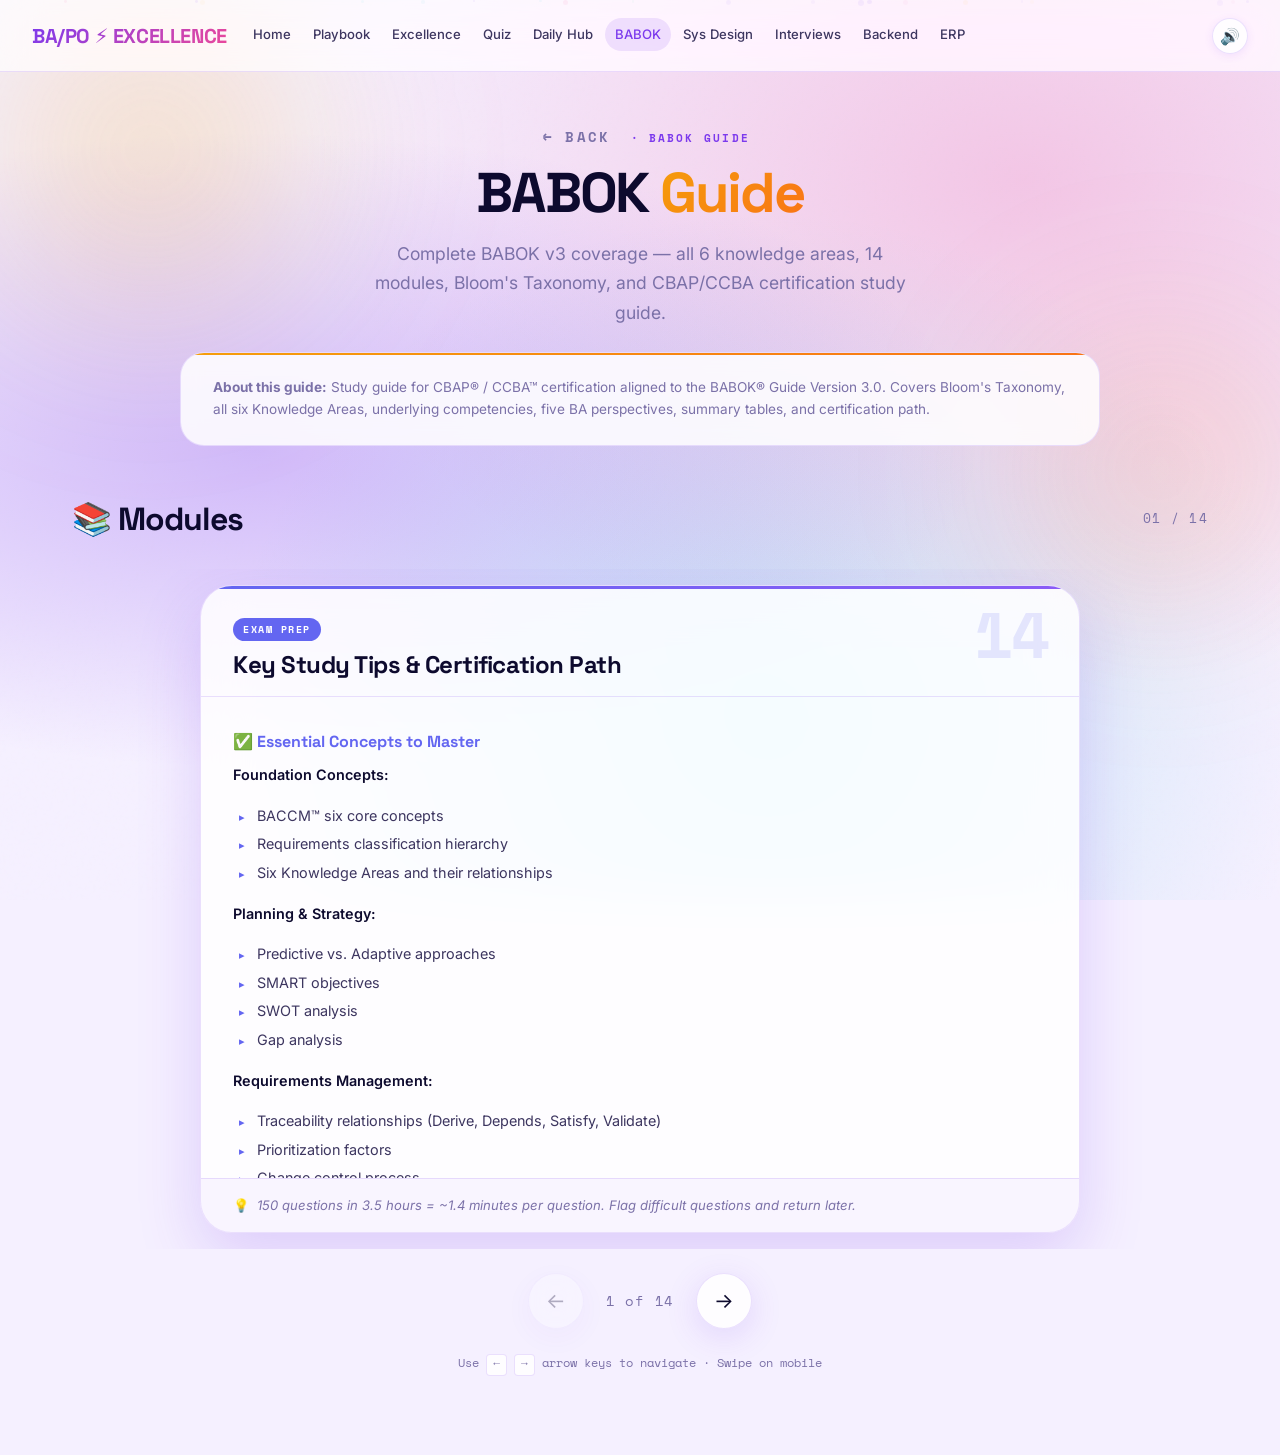
==== commit d29084ae: "Add files via upload" ====
--- a/babok.html
+++ b/babok.html
@@ -26,6 +26,8 @@
       <a href="babok.html"      class="nav-link">BABOK</a>
       <a href="sysdesign.html"  class="nav-link">Sys Design</a>
       <a href="interviews.html" class="nav-link">Interviews</a>
+      <a href="backend.html"    class="nav-link">Backend</a>
+      <a href="erp.html"        class="nav-link">ERP</a>
     </div>
     <div class="navbar-actions">
       <button id="soundToggle" class="theme-btn" title="Toggle sound" aria-label="Toggle sound">🔊</button>
--- a/css/main.css
+++ b/css/main.css
@@ -260,9 +260,8 @@
   min-width: 0;
   display: flex;
   align-items: center;
-  gap: var(--space-xs);
-  overflow-x: auto;
-  -webkit-overflow-scrolling: touch;
+  gap: 2px;
+  overflow-x: hidden;
   scrollbar-width: none;
   padding-bottom: 2px; /* prevent clipping of focus rings */
 }
@@ -271,15 +270,15 @@
 }
 
 .nav-link {
-  font-size: 0.875rem;
+  font-size: 0.82rem;
   font-weight: 500;
-  padding: var(--space-sm) var(--space-md);
+  padding: 6px 10px;
   border-radius: var(--radius-full);
   color: var(--text-2);
   transition: all var(--dur-fast) var(--ease-smooth);
   position: relative;
   white-space: nowrap;
-  flex-shrink: 0;
+  flex-shrink: 1;
 }
 .nav-link:hover {
   color: var(--primary);
@@ -1535,6 +1534,10 @@
   --card-gradient: linear-gradient(135deg, #F59E0B, #F43F5E);
   --card-color: #F59E0B;
   grid-column: span 2;
+  height: clamp(320px, 48vh, 480px);
+  display: flex;
+  flex-direction: column;
+  overflow: hidden;
 }
 
 .qotd-question {
@@ -1545,6 +1548,7 @@
   line-height: 1.5;
   margin-bottom: var(--space-xl);
   letter-spacing: -0.01em;
+  flex-shrink: 0;
 }
 
 .qotd-answer-btn {
@@ -1563,6 +1567,7 @@
   box-shadow: var(--shadow-md);
   border: none;
   margin-bottom: var(--space-md);
+  flex-shrink: 0;
 }
 .qotd-answer-btn:hover {
   transform: scale(1.05);
@@ -1579,7 +1584,17 @@
   color: var(--text-2);
   line-height: 1.75;
   animation: fadeInUp 0.4s var(--ease-spring) both;
-}
+  flex: 1 1 0;
+  min-height: 0;
+  overflow-y: auto;
+  overscroll-behavior: contain;
+  /* Custom scrollbar — subtle, cross-platform */
+  scrollbar-width: thin;
+  scrollbar-color: var(--border) transparent;
+}
+.qotd-answer::-webkit-scrollbar { width: 5px; }
+.qotd-answer::-webkit-scrollbar-track { background: transparent; }
+.qotd-answer::-webkit-scrollbar-thumb { background: var(--border); border-radius: 99px; }
 .qotd-answer.revealed { display: block; }
 
 /* ── STREAK & COUNTDOWN ─────────────────────────────────────────── */
@@ -1911,6 +1926,10 @@
     padding: var(--space-sm) var(--space-md) var(--space-md);
     z-index: 999;
     overflow-x: visible;
+    /* Fixed max-height per UX best practices — internal scroll when overflow */
+    max-height: min(65vh, 480px);
+    overflow-y: auto;
+    overscroll-behavior: contain;
     box-shadow: 0 8px 24px rgba(124,58,237,0.12);
   }
   .navbar-nav.open {
